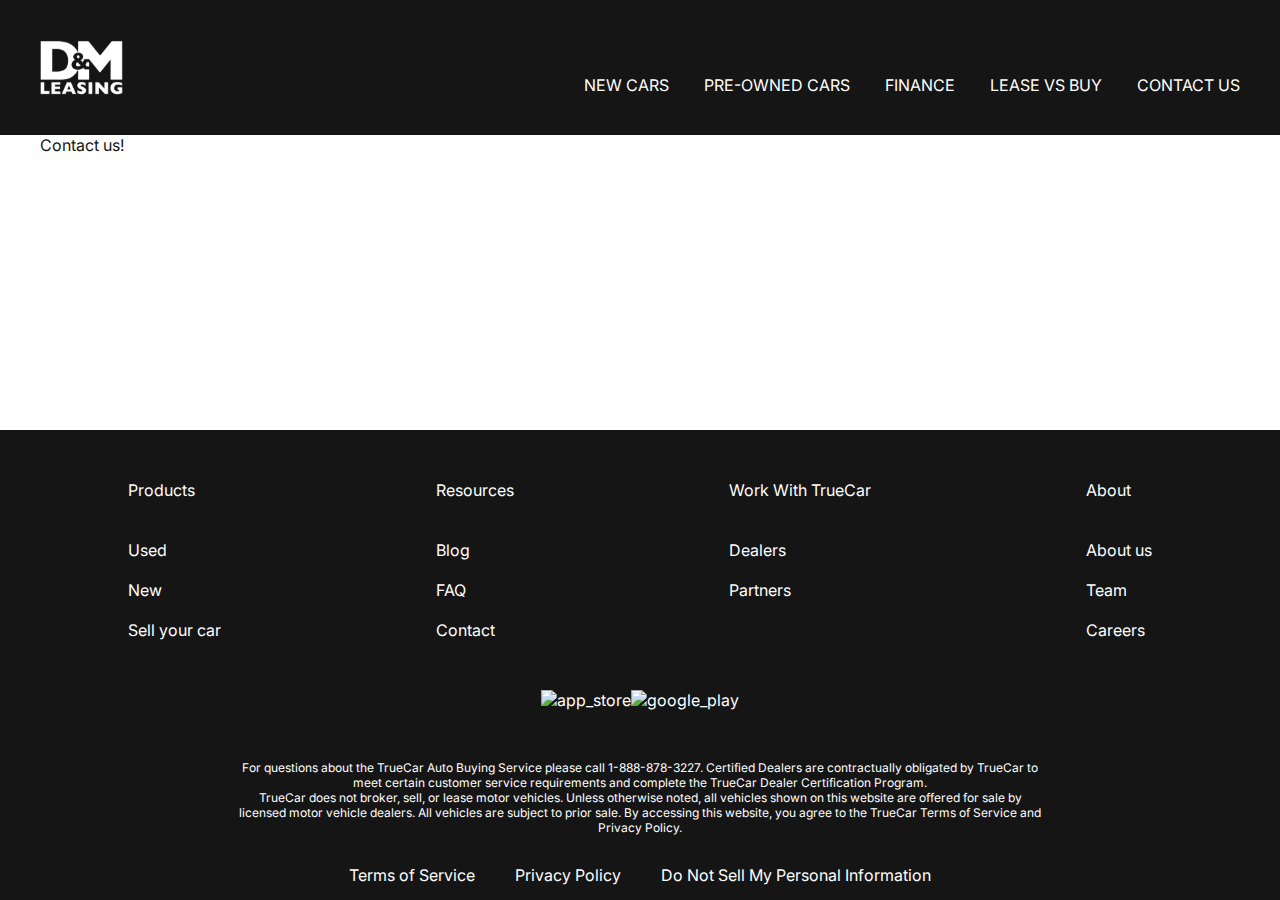
==== pages/contact-us-page.html @ b83125fb "added new-cars-page" ====
<!DOCTYPE html>
<html lang="en">
  <head>
    <meta charset="UTF-8" />
    <meta name="viewport" content="width=device-width, initial-scale=1.0" />
    <link rel="stylesheet" />
    <link rel="stylesheet" href="/css/main.css" />
    <title>Lease-Cars</title>
  </head>
  <body>
    <div class="wrapper">
      <header class="header">
        <div class="header__top">
          <div class="container">
            <div class="header__row">
              <a href="../index.html" class="header__logo">
                <img src="../imgs/header/logo.svg" alt="logo" />
              </a>
              <nav class="menu">
                <ul class="menu__list">
                  <li class="menu__list-item">
                    <a href="./new-cars-page.html">NEW CARS</a>
                  </li>
                  <li class="menu__list-item">
                    <a href="#">PRE-OWNED CARS</a>
                  </li>
                  <li class="menu__list-item"><a href="#">FINANCE</a></li>
                  <li class="menu__list-item">
                    <a href="#">LEASE VS BUY</a>
                  </li>
                  <li class="menu__list-item"><a href="#">CONTACT US</a></li>
                </ul>
              </nav>
            </div>
          </div>
        </div>
      </header>
      <main class="main">
        <section class="contacts">
          <div class="container">Contact us!</div>
        </section>
      </main>
      <footer class="footer">
        <div class="container">
          <nav class="footer__menu">
            <ul class="footer__menu-list">
              <h2 class="footer__menu-title"><a href="#">Products</a></h2>
              <li class="footer__menu-item"><a href="#">Used</a></li>
              <li class="footer__menu-item"><a href="#">New</a></li>
              <li class="footer__menu-item"><a href="#">Sell your car</a></li>
            </ul>
            <ul class="footer__menu-list">
              <h2 class="footer__menu-title"><a href="#">Resources</a></h2>
              <li class="footer__menu-item"><a href="#">Blog</a></li>
              <li class="footer__menu-item"><a href="#">FAQ</a></li>
              <li class="footer__menu-item"><a href="#">Contact</a></li>
            </ul>
            <ul class="footer__menu-list">
              <h2 class="footer__menu-title">
                <a href="#">Work With TrueCar</a>
              </h2>
              <li class="footer__menu-item"><a href="#">Dealers</a></li>
              <li class="footer__menu-item"><a href="#">Partners</a></li>
            </ul>
            <ul class="footer__menu-list">
              <h2 class="footer__menu-title"><a href="#">About</a></h2>
              <li class="footer__menu-item"><a href="#">About us</a></li>
              <li class="footer__menu-item"><a href="#">Team</a></li>
              <li class="footer__menu-item"><a href="#">Careers</a></li>
            </ul>
          </nav>
          <div class="footer__apps">
            <a href="#">
              <img src="./imgs/footer/app_store.svg" alt="app_store"
            /></a>
            <a href="#"
              ><img src="./imgs/footer/google_play.svg" alt="google_play"
            /></a>
          </div>
          <div class="footer__text">
            <p>
              For questions about the TrueCar Auto Buying Service please call
              1-888-878-3227. Certified Dealers are contractually obligated by
              TrueCar to meet certain customer service requirements and complete
              the TrueCar Dealer Certification Program.
            </p>
            <p>
              TrueCar does not broker, sell, or lease motor vehicles. Unless
              otherwise noted, all vehicles shown on this website are offered
              for sale by licensed motor vehicle dealers. All vehicles are
              subject to prior sale. By accessing this website, you agree to the
              TrueCar Terms of Service and Privacy Policy.
            </p>
          </div>
          <div class="footer__privacy">
            <ul class="footer__privacy-list">
              <li class="footer__privacy-item">Terms of Service</li>
              <li class="footer__privacy-item">Privacy Policy</li>
              <li class="footer__privacy-item">
                Do Not Sell My Personal Information
              </li>
            </ul>
          </div>
        </div>
      </footer>
      <div id="youtubelightbox" class="youtubelightbox">
        <div class="youtubelightbox__centeredchild">
          <div class="youtubelightbox__videowrapper">
            <div id="youtubelightboxPlayer"></div>
          </div>
        </div>
      </div>
    </div>
    <script src="./js/main.js"></script>
  </body>
</html>
---- css/main.css ----
/* Reset and base styles  */
@import url("https://fonts.googleapis.com/css2?family=Inter:wght@400;700&display=swap");
* {
  padding: 0px;
  margin: 0px;
  border: none;
}

*,
*::before,
*::after {
  box-sizing: border-box;
}

/* Links */
a,
a:link,
a:visited {
  text-decoration: none;
}

a:hover {
  text-decoration: none;
}

/* Common */
aside,
nav,
footer,
header,
section,
main {
  display: block;
}

h1,
h2,
h3,
h4,
h5,
h6,
p {
  font-size: inherit;
  font-weight: inherit;
}

ul,
ul li {
  list-style: none;
}

img {
  vertical-align: top;
}

img,
svg {
  max-width: 100%;
  height: auto;
}

address {
  font-style: normal;
}

/* Form */
input,
textarea,
button,
select {
  font-family: inherit;
  font-size: inherit;
  color: inherit;
  background-color: transparent;
}

input::-ms-clear {
  display: none;
}

button,
input[type=submit] {
  display: inline-block;
  box-shadow: none;
  background-color: transparent;
  background: none;
  cursor: pointer;
}

input:focus,
input:active,
button:focus,
button:active {
  outline: none;
}

button::-moz-focus-inner {
  padding: 0;
  border: 0;
}

label {
  cursor: pointer;
}

legend {
  display: block;
}

body {
  font-family: "Inter", sans-serif;
  background-color: #ffffff;
  color: #151515;
  font-size: 16px;
  font-weight: 400;
}

html,
body {
  height: 100%;
}

a {
  color: #ffffff;
  transition: filter 0.2s ease-in;
}
a:hover {
  filter: saturate(1.5);
}

.wrapper {
  min-height: 100%;
  display: flex;
  flex-direction: column;
}

.container {
  margin: 0 auto;
  padding: 0px 15px;
  max-width: 1230px;
}

.none {
  display: none !important;
}

.btn__lease-cars {
  position: relative;
  display: inline-block;
  font-size: 16px;
  max-width: 430px;
  padding: 13px 61px;
  transition: background-color 0.2s ease-in;
  text-transform: uppercase;
  background-color: #151515;
}
.btn__lease-cars:hover,
.btn__lease-cars :focus {
  background-color: #0066ff;
}
.btn__lease-cars:active {
  top: 1px;
  filter: saturate(1.5);
}
.btn__lease-cars--accent {
  font-size: 36px;
}
.btn__lease-cars--small {
  max-width: 223px;
}

.title {
  font-size: 48px;
  font-weight: 700;
}
.title--h3 {
  font-size: 24px;
}

.header {
  position: relative;
  background-color: #151515;
}
.header--main {
  padding-bottom: 150px;
  background-color: transparent;
}
.header--main .header__top {
  position: absolute;
  z-index: 9;
  right: 0;
  left: 0;
  padding: 40px 0px 152px 0px;
}
.header--main .header__main {
  position: absolute;
  z-index: 8;
  left: 0;
  right: 0;
  padding-top: 247px;
}

.header__top {
  padding: 40px 0px;
}

.header__row {
  display: flex;
  justify-content: space-between;
  align-items: flex-end;
}

.header__main {
  padding-top: 247px;
  text-align: center;
}

.header__title {
  font-size: 96px;
  font-weight: 700;
  color: #ffffff;
  padding-bottom: 50px;
}

.menu__list {
  display: flex;
  gap: 35px;
}

.footer {
  padding: 50px 0px 15px 0px;
  background-color: #151515;
  color: #ffffff;
}

.footer__menu {
  display: flex;
  justify-content: space-around;
  gap: 40px;
  margin-bottom: 50px;
}

.footer__menu-list {
  max-width: 225px;
  display: flex;
  flex-direction: column;
  gap: 20px;
}

.footer__menu-title {
  margin-bottom: 20px;
}

.footer__apps {
  display: flex;
  justify-content: center;
  align-items: center;
  margin-bottom: 50px;
}

.footer__text {
  display: flex;
  flex-direction: column;
  justify-content: center;
  align-items: center;
  margin-bottom: 30px;
}
.footer__text p {
  font-size: 12px;
  text-align: center;
  max-width: 806px;
}

.footer__privacy-list {
  display: flex;
  justify-content: center;
  align-items: center;
  gap: 40px;
}

.main {
  flex-grow: 1;
}

.swiper::after {
  content: "";
  background: rgba(21, 21, 21, 0.3);
  position: absolute;
  z-index: 5;
  left: 0;
  right: 0;
  top: 0;
  bottom: 0;
}

.swiper-slide {
  height: 100vh;
  background-repeat: no-repeat;
  background-size: cover;
  background-position: bottom center;
}

.swiper-pagination-bullet {
  width: 120px;
  height: 3px;
  background-color: #151515;
  border-radius: 0;
  opacity: 1;
}

.swiper-pagination-horizontal .swiper-pagination-bullets .swiper-pagination-bullet {
  margin: 0 15px;
}

.swiper-horizontal .swiper-pagination-bullets,
.swiper-horizontal .swiper-pagination-bullets.swiper-pagination-horizontal {
  bottom: 50px;
}

.swiper-pagination-bullet-active {
  height: 6px;
  background-color: #ffffff;
}

.benefits {
  padding-bottom: 150px;
}

.benefits__title {
  text-align: center;
  margin-bottom: 50px;
}

.benefits__row {
  display: flex;
  justify-content: center;
  gap: 40px;
}

.benefits__item {
  display: flex;
  flex-direction: column;
  align-items: center;
  max-width: 270px;
}

.benefits__item-image {
  width: 150px;
  height: 150px;
  margin-bottom: 30px;
}

.benefits__item-title {
  font-size: 24px;
  font-weight: 700;
  margin-bottom: 30px;
}

.benefits__item-text {
  line-height: 130%;
}

.leasing {
  padding-bottom: 150px;
}

.leasing__wrapper {
  max-width: 594px;
  margin: 0 auto;
}

.leasing__title {
  text-align: center;
  margin-bottom: 50px;
}

.leasing__text {
  line-height: 130%;
  margin-bottom: 50px;
}

.lasing__rules-title {
  font-size: 24px;
  font-weight: 700;
  margin-bottom: 50px;
}

.leasing__content {
  display: flex;
  flex-direction: column;
  justify-content: center;
  align-items: center;
  gap: 40px;
  margin-bottom: 70px;
}

.leasing__rule {
  display: flex;
  justify-content: center;
  align-items: center;
  gap: 140px;
}

.leasing__rule-number {
  display: flex;
  justify-content: center;
  align-items: center;
  max-width: 100px;
  width: 100%;
  height: 100px;
  border-radius: 50%;
  font-size: 48px;
  font-weight: 700;
  background-color: #0066ff;
  color: #ffffff;
}

.leasing__rule-text {
  line-height: 130%;
}

.video {
  display: flex;
  justify-content: center;
  align-items: center;
  padding-bottom: 150px;
}

.video__title {
  text-align: center;
  margin-bottom: 20px;
}
.video__title--h3 {
  font-size: 24px;
  font-weight: 700;
  margin-bottom: 50px;
}

.video__link {
  max-width: 1000px;
  width: 100%;
  position: relative;
  display: block;
  text-align: center;
}
.video__link::before {
  content: "";
  position: absolute;
  left: 0px;
  top: 0px;
  width: 100%;
  height: 100%;
  background: rgba(36, 43, 51, 0.5);
  transition: background-color 0.2s ease-in;
}
.video__link:hover::before {
  background: rgba(36, 43, 51, 0.2);
}

.video__icon {
  position: absolute;
  left: 50%;
  top: 50%;
  transform: translate(-50%, -50%);
  transition: all 0.2s ease-in;
}
.video__icon:hover {
  transform: translate(-50%, -50%) scale(1.2);
  filter: saturate(1.5);
}

.significance {
  display: flex;
  justify-content: center;
  align-items: center;
  padding-bottom: 150px;
}

.significance__title {
  text-align: center;
  margin-bottom: 20px;
}

.significance__text {
  margin: 0 auto;
  max-width: 580px;
  margin-bottom: 50px;
}

.significance__row {
  display: flex;
  gap: 40px;
}

.significance__item {
  display: flex;
  flex-direction: column;
}

.significance__item-img {
  max-width: 270px;
  max-height: 150px;
  margin-bottom: 20px;
}

.significance__item-text {
  line-height: 130%;
}

.car-card {
  max-width: 270px;
  border: 1px solid #0066ff;
}

.car-card__img {
  margin-bottom: 20px;
  max-height: 170px;
}

.car-card__title {
  margin-bottom: 20px;
}

.car-card__text {
  line-height: 130%;
  margin-bottom: 20px;
}

.car-card__price {
  font-size: 24px;
  font-weight: 700;
  margin-bottom: 22px;
}

.car-card__details {
  position: relative;
  display: inline-block;
  text-align: center;
  color: #0066ff;
  width: 100%;
  border-top: 1px solid #0066ff;
  transition: all 0.2s ease-in;
}
.car-card__details:hover,
.car-card__details :focus {
  background-color: #0066ff;
  color: #ffffff;
}
.car-card__details:active {
  top: 1px;
  filter: saturate(1.5);
}

.cars {
  padding-top: 100px;
  padding-bottom: 150px;
  text-align: center;
}

.cars__title {
  text-align: center;
  margin-bottom: 50px;
}

.cars__list {
  display: flex;
  justify-content: center;
  align-items: center;
  font-size: 24px;
  font-weight: 700;
  gap: 80px;
  margin-bottom: 100px;
}

.cars__list-link {
  color: #151515;
}

.cars__content {
  display: grid;
  grid-template-columns: repeat(4, 1fr);
  gap: 100px 40px;
  margin-bottom: 70px;
}/*# sourceMappingURL=main.css.map */
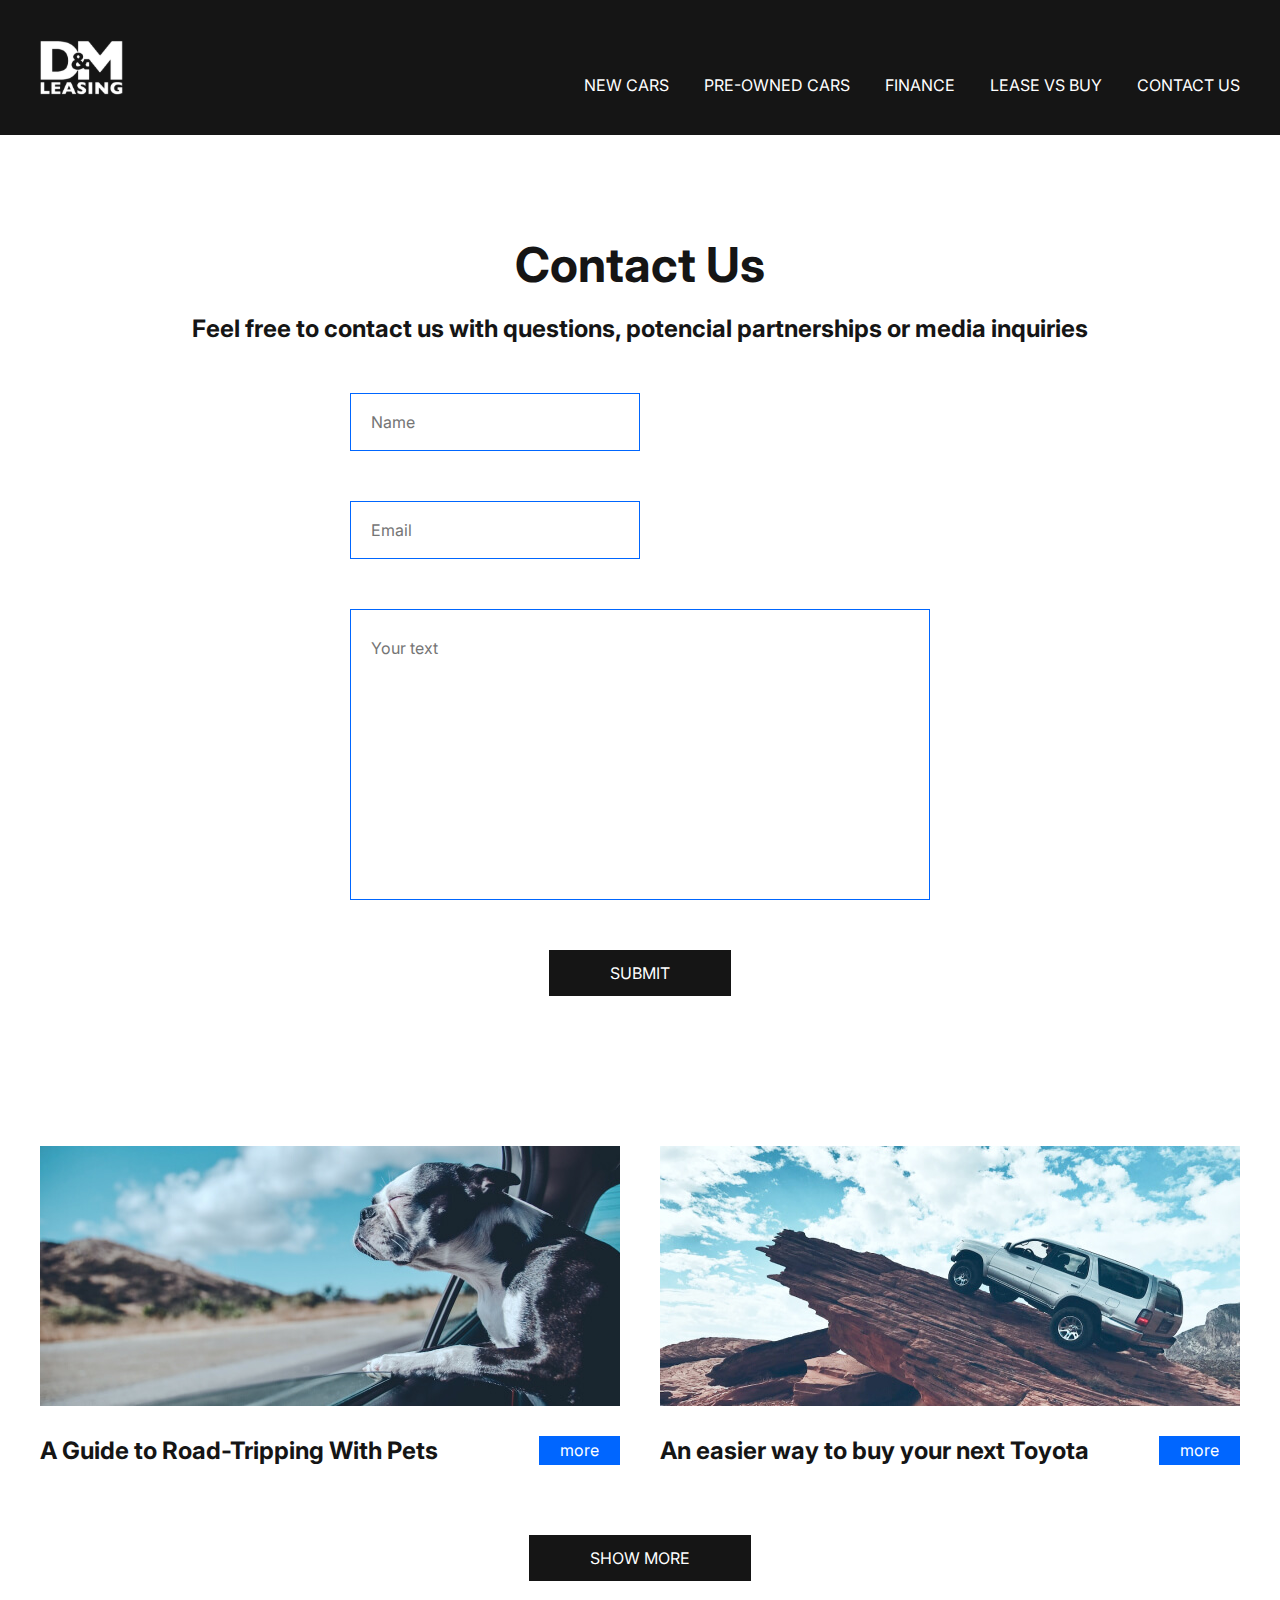
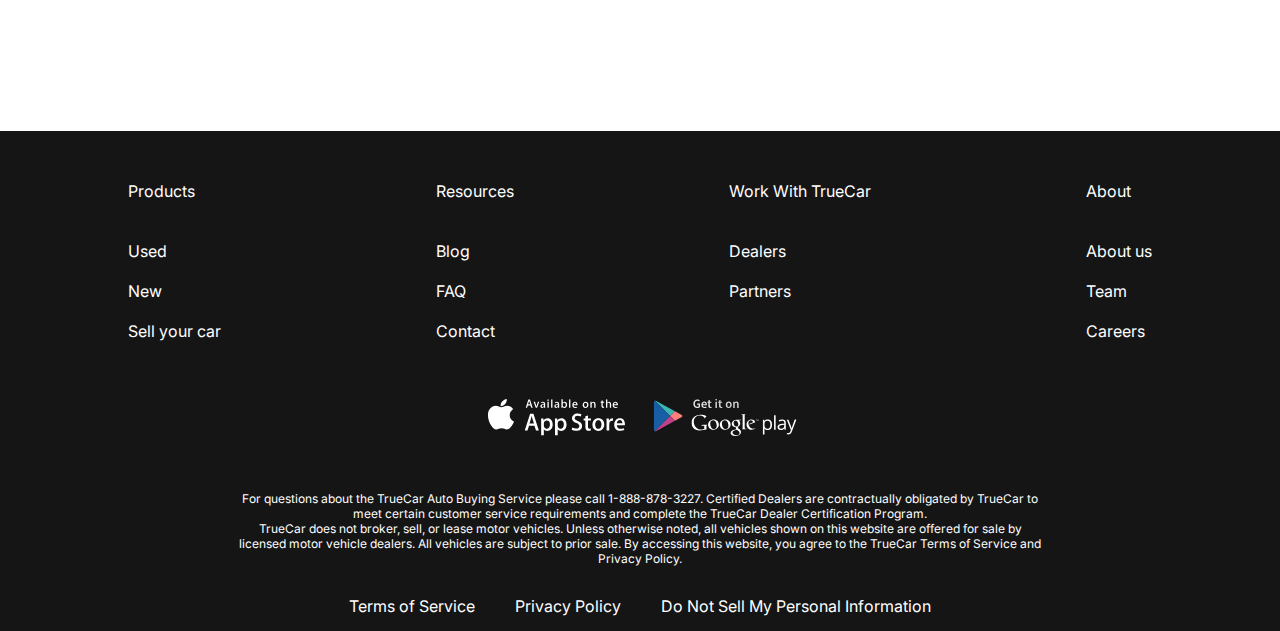
==== commit f46a8e95: "added contact-us-page" ====
--- a/pages/contact-us-page.html
+++ b/pages/contact-us-page.html
@@ -37,7 +37,72 @@
       </header>
       <main class="main">
         <section class="contacts">
-          <div class="container">Contact us!</div>
+          <div class="container">
+            <h2 class="title contacts__title">Contact Us</h2>
+            <p class="contacts__text">
+              Feel free to contact us with questions, potencial partnerships or
+              media inquiries
+            </p>
+
+            <form class="contacts__form" acction="#">
+              <input
+                type="text"
+                class="contacts__form-input"
+                placeholder="Name"
+              />
+              <input
+                type="email"
+                class="contacts__form-input"
+                placeholder="Email"
+              />
+              <textarea
+                placeholder="Your text"
+                class="contacts__form-textarea"
+                resize="none"
+              ></textarea>
+              <button
+                class="btn__lease-cars btn__lease-cars--small contacts__form-btn"
+              >
+                submit
+              </button>
+            </form>
+          </div>
+        </section>
+        <section class="news">
+          <div class="container">
+            <h2 class="visually-hidden">Our news</h2>
+            <div class="news__content">
+              <div class="news-card">
+                <img
+                  src="../imgs/main/news/img2.jpg"
+                  alt="news-card__img"
+                  class="news-card__img"
+                />
+                <div class="news-card__row">
+                  <h3 class="title title--h3 new-card__title">
+                    A Guide to Road-Tripping With Pets
+                  </h3>
+                  <a class="bews-card__btn" href="#!">more</a>
+                </div>
+              </div>
+              <div class="news-card">
+                <img
+                  src="../imgs/main/news/img1.jpg"
+                  alt="news-card__img"
+                  class="news-card__img"
+                />
+                <div class="news-card__row">
+                  <h3 class="title title--h3 new-card__title">
+                    An easier way to buy your next Toyota
+                  </h3>
+                  <a class="bews-card__btn" href="#!">more</a>
+                </div>
+              </div>
+            </div>
+            <a class="btn__lease-cars btn__lease-cars--small" href="#!"
+              >show more</a
+            >
+          </div>
         </section>
       </main>
       <footer class="footer">
@@ -71,10 +136,10 @@
           </nav>
           <div class="footer__apps">
             <a href="#">
-              <img src="./imgs/footer/app_store.svg" alt="app_store"
+              <img src="../imgs/footer/app_store.svg" alt="app_store"
             /></a>
             <a href="#"
-              ><img src="./imgs/footer/google_play.svg" alt="google_play"
+              ><img src="../imgs/footer/google_play.svg" alt="google_play"
             /></a>
           </div>
           <div class="footer__text">
--- a/css/main.css
+++ b/css/main.css
@@ -177,6 +177,17 @@
   font-size: 24px;
 }
 
+.visually-hidden {
+  position: absolute;
+  width: 1px;
+  height: 1px;
+  margin: -1px;
+  padding: 0;
+  overflow: hidden;
+  border: 0;
+  clip: rect(0 0 0 0);
+}
+
 .header {
   position: relative;
   background-color: #151515;
@@ -190,7 +201,6 @@
   z-index: 9;
   right: 0;
   left: 0;
-  padding: 40px 0px 152px 0px;
 }
 .header--main .header__main {
   position: absolute;
@@ -211,7 +221,6 @@
 }
 
 .header__main {
-  padding-top: 247px;
   text-align: center;
 }
 
@@ -581,4 +590,92 @@
   grid-template-columns: repeat(4, 1fr);
   gap: 100px 40px;
   margin-bottom: 70px;
+}
+
+.contacts {
+  padding-top: 100px;
+  padding-bottom: 150px;
+}
+
+.contacts__title {
+  text-align: center;
+  margin-bottom: 20px;
+}
+
+.contacts__text {
+  text-align: center;
+  margin-bottom: 50px;
+  font-size: 24px;
+  font-weight: 700;
+}
+
+.contacts__form {
+  display: flex;
+  justify-content: space-between;
+  flex-wrap: wrap;
+  gap: 50px 40px;
+  margin: 0 auto;
+  max-width: 580px;
+}
+
+.contacts__form-input {
+  padding: 18px 20px;
+  border: 1px solid #0066ff;
+}
+
+.contacts__form-textarea {
+  resize: none;
+  padding: 28px 20px;
+  min-height: 291px;
+  width: 100%;
+  border: 1px solid #0066ff;
+}
+
+.contacts__form-btn {
+  text-transform: uppercase;
+  margin: 0 auto;
+  color: #ffffff;
+}
+
+.news-card {
+  max-width: 580px;
+}
+
+.news-card__img {
+  margin-bottom: 30px;
+}
+
+.news-card__row {
+  display: flex;
+  justify-content: space-between;
+}
+
+.new-card__title {
+  max-width: 446px;
+}
+
+.bews-card__btn {
+  position: relative;
+  padding: 4px 21px;
+  transition: background-color 0.2s ease-in;
+  background-color: #0066ff;
+}
+.bews-card__btn:hover,
+.bews-card__btn :focus {
+  filter: saturate(1.5);
+}
+.bews-card__btn:active {
+  top: 1px;
+}
+
+.news {
+  padding-bottom: 150px;
+  text-align: center;
+}
+
+.news__content {
+  display: grid;
+  grid-template-columns: repeat(2, 1fr);
+  gap: 40px;
+  padding-bottom: 70px;
 }/*# sourceMappingURL=main.css.map */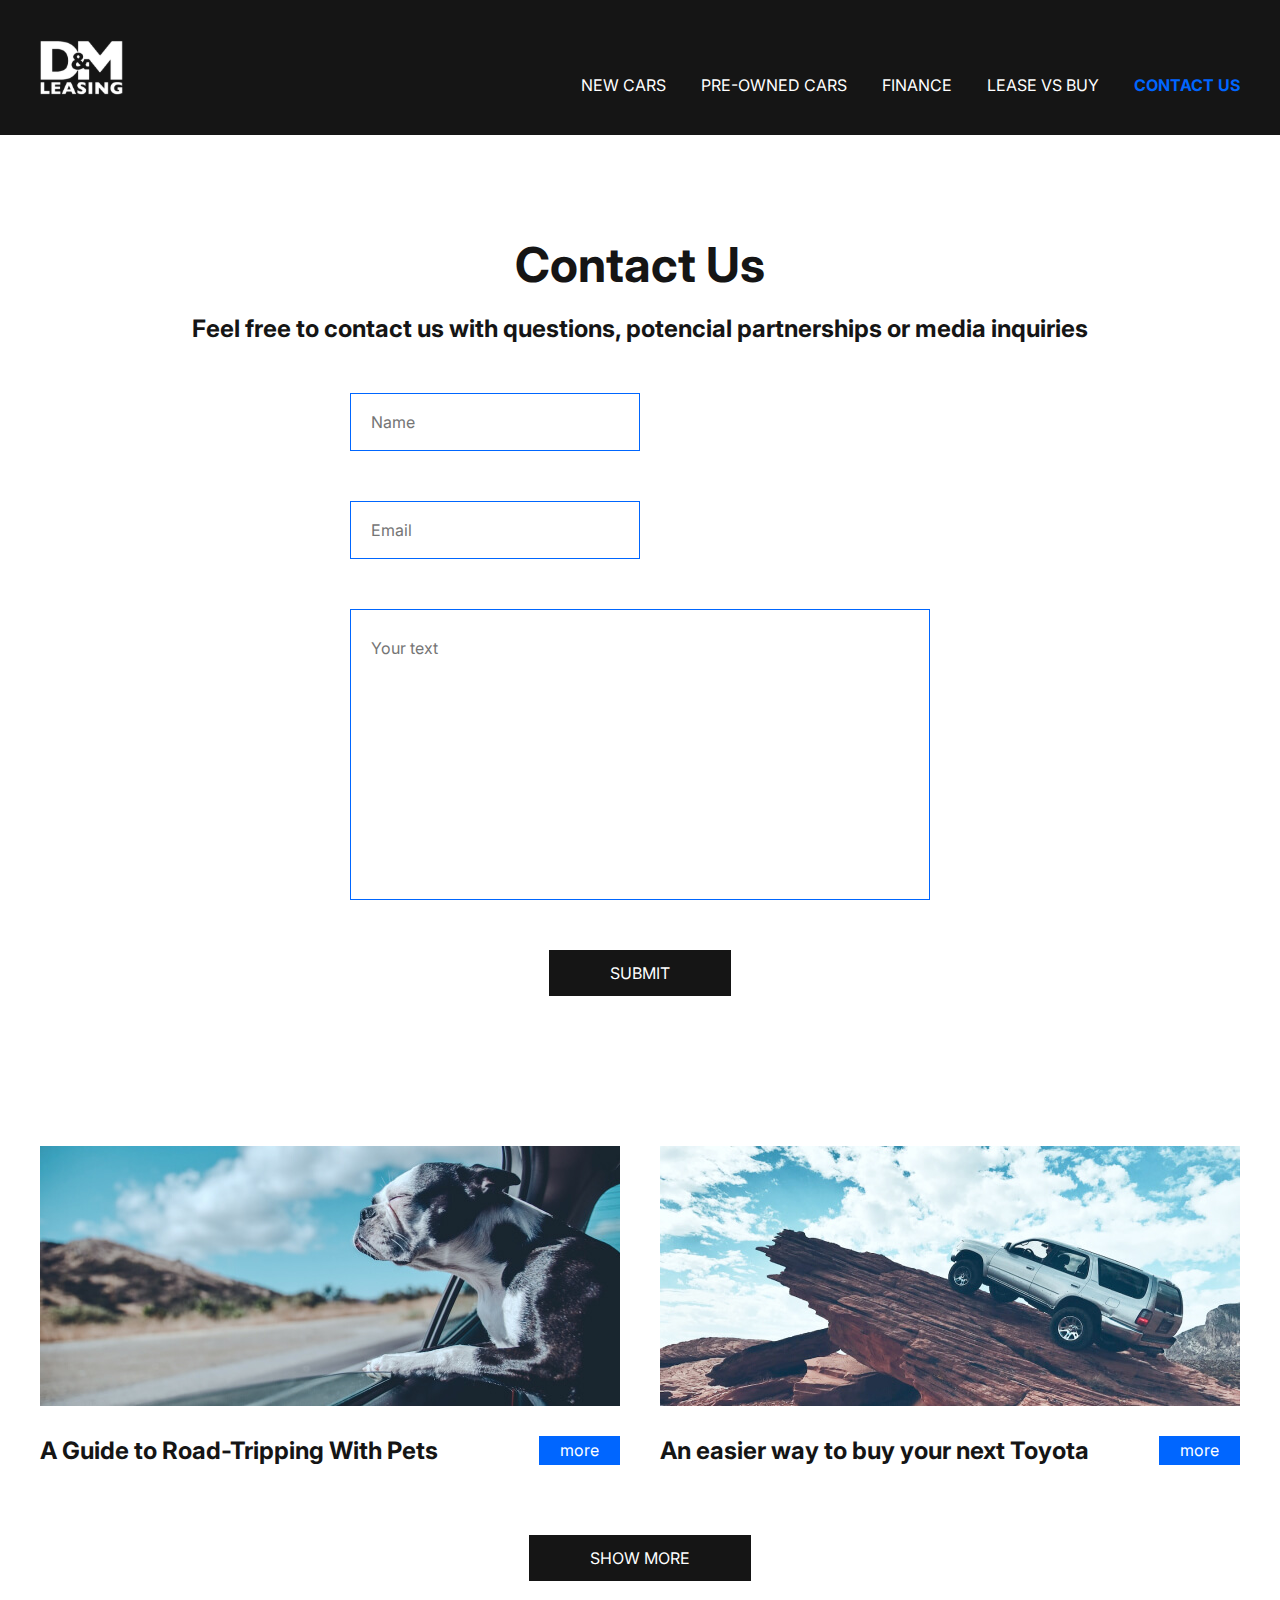
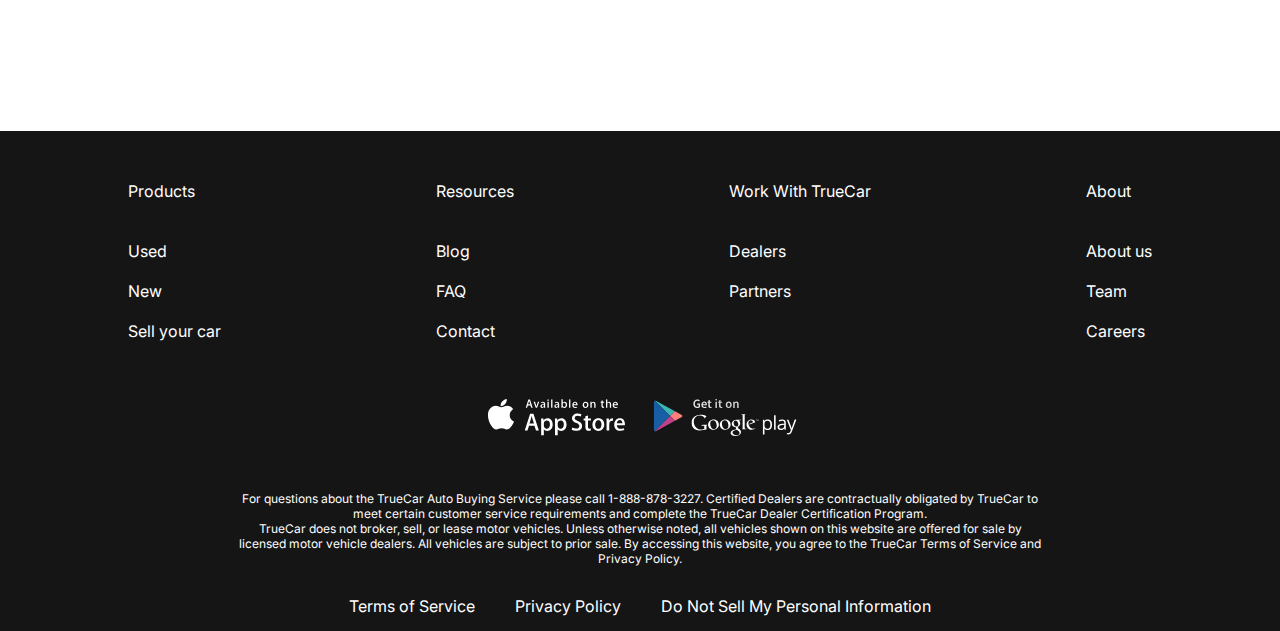
==== commit e4241fee: "added js-scripts" ====
--- a/pages/contact-us-page.html
+++ b/pages/contact-us-page.html
@@ -28,7 +28,9 @@
                   <li class="menu__list-item">
                     <a href="#">LEASE VS BUY</a>
                   </li>
-                  <li class="menu__list-item"><a href="#">CONTACT US</a></li>
+                  <li class="menu__list-item menu__list-item--active">
+                    <a href="#">CONTACT US</a>
+                  </li>
                 </ul>
               </nav>
             </div>
@@ -109,29 +111,33 @@
         <div class="container">
           <nav class="footer__menu">
             <ul class="footer__menu-list">
-              <h2 class="footer__menu-title"><a href="#">Products</a></h2>
-              <li class="footer__menu-item"><a href="#">Used</a></li>
-              <li class="footer__menu-item"><a href="#">New</a></li>
-              <li class="footer__menu-item"><a href="#">Sell your car</a></li>
+              <h2 class="footer__menu-title"><a href="#!">Products</a></h2>
+              <li class="footer__menu-item"><a href="#!">Used</a></li>
+              <li class="footer__menu-item"><a href="#!">New</a></li>
+              <li class="footer__menu-item"><a href="#!">Sell your car</a></li>
             </ul>
             <ul class="footer__menu-list">
-              <h2 class="footer__menu-title"><a href="#">Resources</a></h2>
-              <li class="footer__menu-item"><a href="#">Blog</a></li>
-              <li class="footer__menu-item"><a href="#">FAQ</a></li>
+              <h2 class="footer__menu-title"><a href="#!">Resources</a></h2>
+              <li class="footer__menu-item"><a href="#!">Blog</a></li>
+              <li class="footer__menu-item"><a href="#!">FAQ</a></li>
               <li class="footer__menu-item"><a href="#">Contact</a></li>
             </ul>
             <ul class="footer__menu-list">
               <h2 class="footer__menu-title">
                 <a href="#">Work With TrueCar</a>
               </h2>
-              <li class="footer__menu-item"><a href="#">Dealers</a></li>
-              <li class="footer__menu-item"><a href="#">Partners</a></li>
+              <li class="footer__menu-item"><a href="#!">Dealers</a></li>
+              <li class="footer__menu-item"><a href="#!">Partners</a></li>
             </ul>
             <ul class="footer__menu-list">
-              <h2 class="footer__menu-title"><a href="#">About</a></h2>
-              <li class="footer__menu-item"><a href="#">About us</a></li>
-              <li class="footer__menu-item"><a href="#">Team</a></li>
-              <li class="footer__menu-item"><a href="#">Careers</a></li>
+              <h2 class="footer__menu-title">
+                <a href="../index.html">About</a>
+              </h2>
+              <li class="footer__menu-item">
+                <a href="../index.html">About us</a>
+              </li>
+              <li class="footer__menu-item"><a href="#!">Team</a></li>
+              <li class="footer__menu-item"><a href="#!">Careers</a></li>
             </ul>
           </nav>
           <div class="footer__apps">
@@ -176,6 +182,6 @@
         </div>
       </div>
     </div>
-    <script src="./js/main.js"></script>
+    <script src="/js/main.js"></script>
   </body>
 </html>
--- a/css/main.css
+++ b/css/main.css
@@ -236,6 +236,11 @@
   gap: 35px;
 }
 
+.menu__list-item--active a {
+  font-weight: 700;
+  color: #0066ff;
+}
+
 .footer {
   padding: 50px 0px 15px 0px;
   background-color: #151515;
@@ -581,11 +586,19 @@
   margin-bottom: 100px;
 }
 
-.cars__list-link {
+.cars__list-btn {
+  font-size: 24px;
+  font-weight: 700;
   color: #151515;
 }
-
-.cars__content {
+.cars__list-btn--active {
+  color: #0066ff;
+}
+
+.cars__content-item {
+  display: none;
+}
+.cars__content-item--active {
   display: grid;
   grid-template-columns: repeat(4, 1fr);
   gap: 100px 40px;
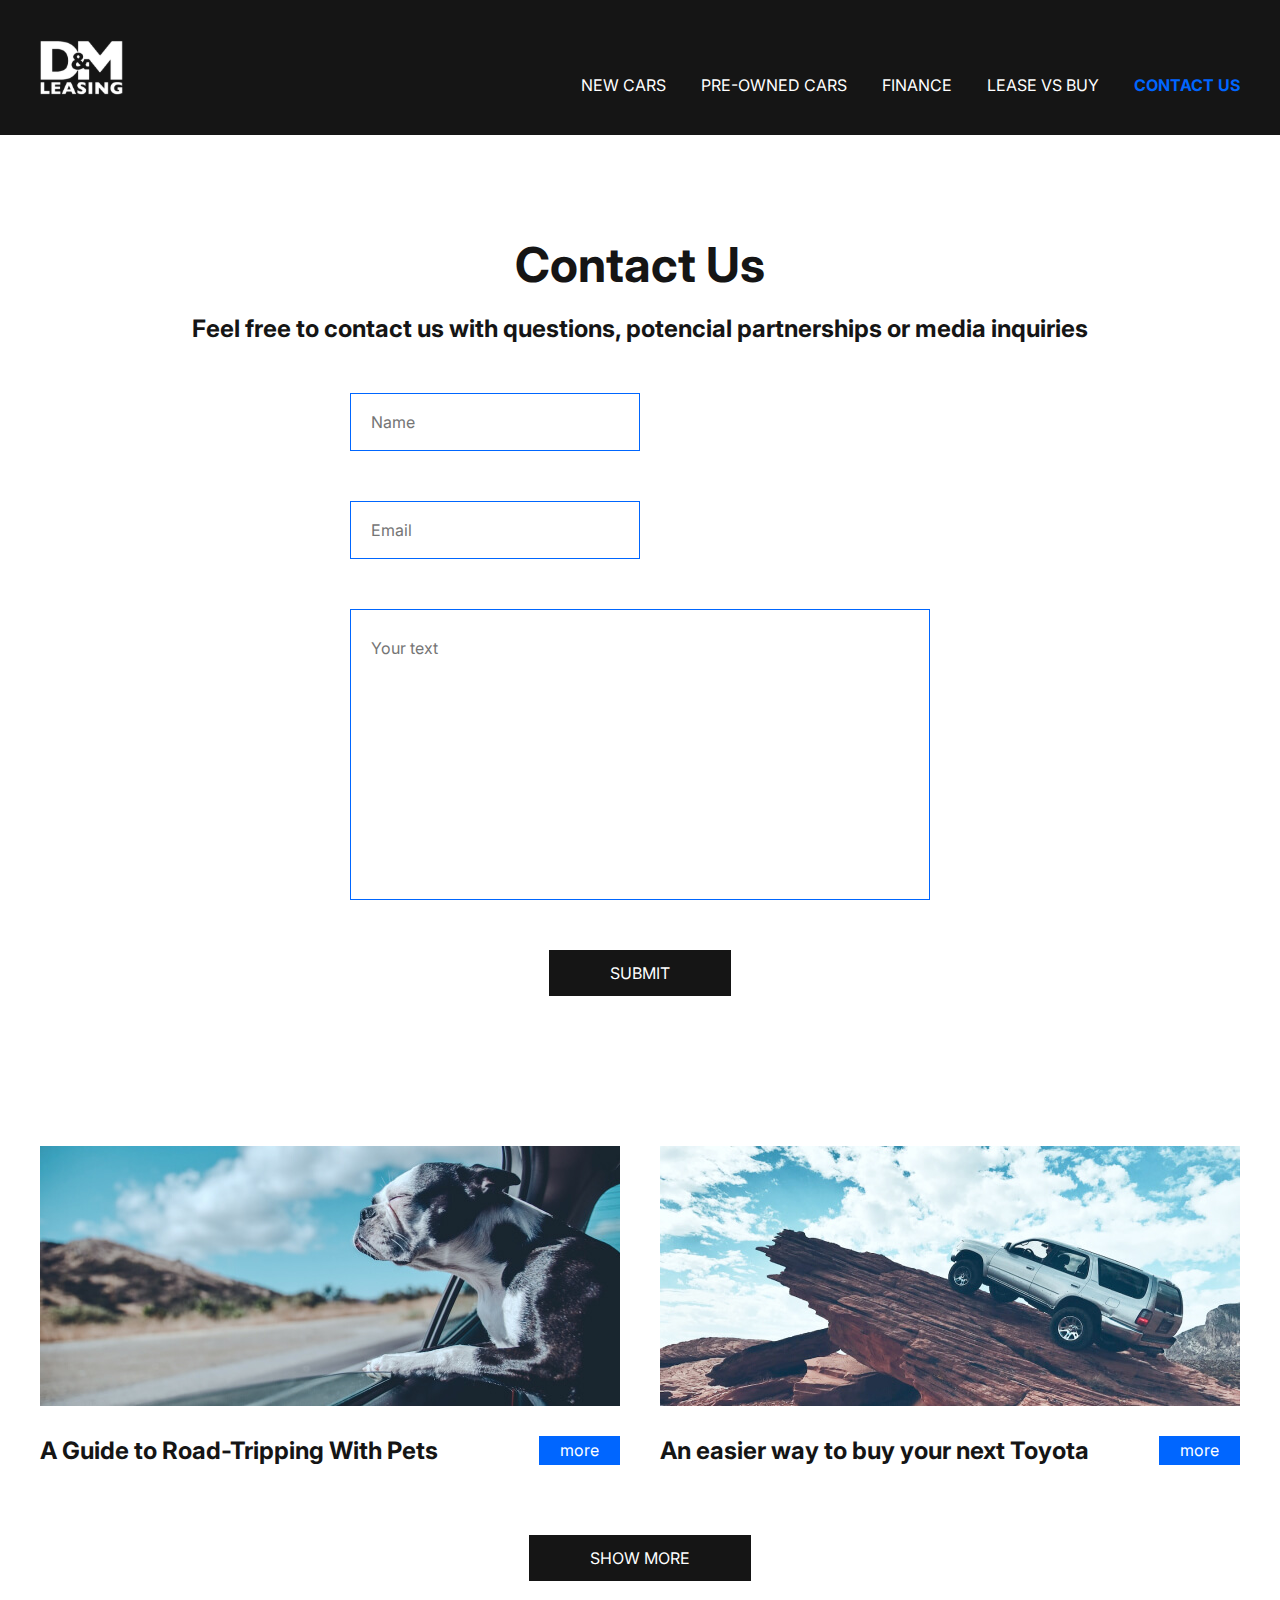
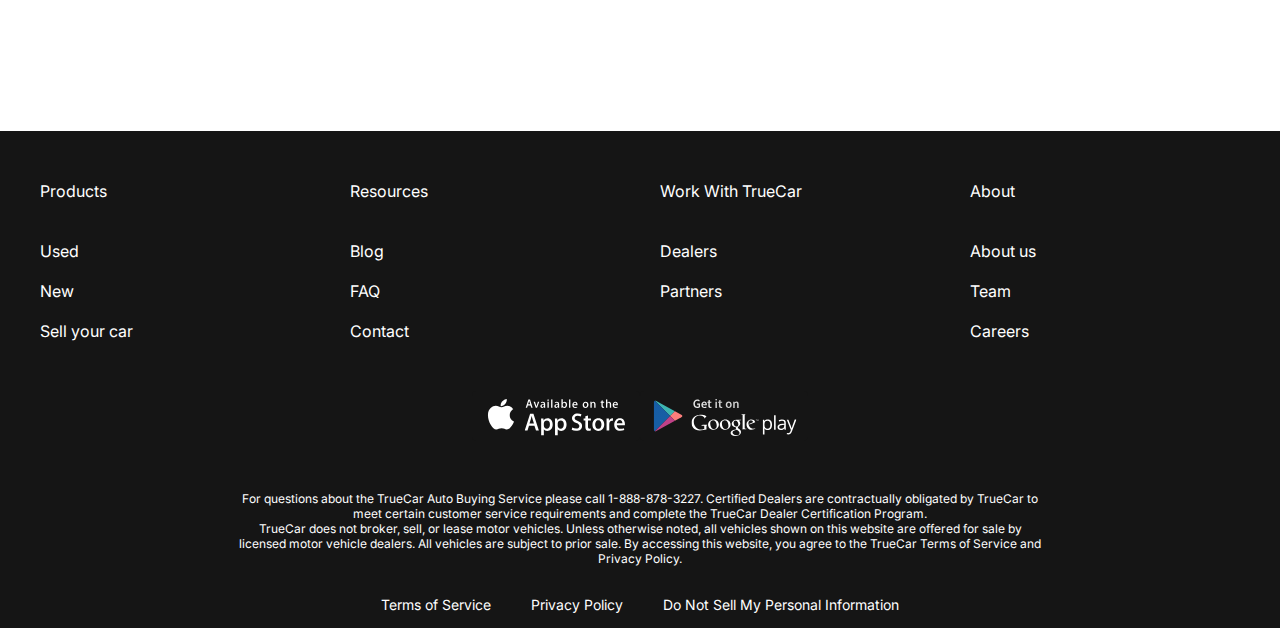
==== commit 8b00aeda: "added contact-us-page-mobile-version" ====
--- a/pages/contact-us-page.html
+++ b/pages/contact-us-page.html
@@ -32,6 +32,11 @@
                     <a href="#">CONTACT US</a>
                   </li>
                 </ul>
+                <button class="nav__toggle">
+                  <div class="menu-icon-wrapper">
+                    <div class="menu-icon"></div>
+                  </div>
+                </button>
               </nav>
             </div>
           </div>
--- a/css/main.css
+++ b/css/main.css
@@ -165,16 +165,56 @@
 .btn__lease-cars--accent {
   font-size: 36px;
 }
+@media screen and (max-width: 904px) {
+  .btn__lease-cars--accent {
+    font-size: 32px;
+  }
+}
+@media screen and (max-width: 425px) {
+  .btn__lease-cars--accent {
+    font-size: 28px;
+  }
+}
 .btn__lease-cars--small {
   max-width: 223px;
 }
+@media screen and (max-width: 904px) {
+  .btn__lease-cars {
+    padding: 13px 48px;
+  }
+}
 
 .title {
+  font-weight: 700;
   font-size: 48px;
-  font-weight: 700;
+}
+@media screen and (max-width: 904px) {
+  .title {
+    font-size: 42px;
+  }
+}
+@media screen and (max-width: 425px) {
+  .title {
+    font-size: 38px;
+  }
+}
+@media screen and (max-width: 375px) {
+  .title {
+    font-size: 34px;
+  }
+}
+@media screen and (max-width: 320px) {
+  .title {
+    font-size: 30px;
+  }
 }
 .title--h3 {
   font-size: 24px;
+}
+@media screen and (max-width: 425px) {
+  .title--h3 {
+    font-size: 20px;
+  }
 }
 
 .visually-hidden {
@@ -188,6 +228,10 @@
   clip: rect(0 0 0 0);
 }
 
+.no-scroll {
+  overflow-y: hidden;
+}
+
 .header {
   position: relative;
   background-color: #151515;
@@ -195,6 +239,11 @@
 .header--main {
   padding-bottom: 150px;
   background-color: transparent;
+}
+@media screen and (max-width: 904px) {
+  .header--main {
+    padding-bottom: 75px;
+  }
 }
 .header--main .header__top {
   position: absolute;
@@ -219,6 +268,11 @@
   justify-content: space-between;
   align-items: flex-end;
 }
+@media screen and (max-width: 904px) {
+  .header__row {
+    align-items: center;
+  }
+}
 
 .header__main {
   text-align: center;
@@ -230,15 +284,62 @@
   color: #ffffff;
   padding-bottom: 50px;
 }
+@media screen and (max-width: 904px) {
+  .header__title {
+    font-size: 56px;
+  }
+}
+
+.menu--mobile {
+  position: fixed;
+  z-index: 9;
+  left: 0px;
+  top: 0px;
+  width: 100%;
+  height: 100%;
+  background: #151515;
+  display: flex;
+  flex-direction: column;
+  justify-content: flex-start;
+  text-align: center;
+  row-gap: 60px;
+  font-size: 22px;
+  opacity: 0.97;
+}
+.menu--mobile .menu__list {
+  padding-top: 120px;
+  display: flex;
+  flex-direction: column;
+  row-gap: 40px;
+}
+.menu--mobile .nav__toggle {
+  position: fixed;
+  top: 55px;
+  right: 13px;
+}
 
 .menu__list {
   display: flex;
   gap: 35px;
+}
+@media screen and (max-width: 904px) {
+  .menu__list {
+    display: none;
+  }
 }
 
 .menu__list-item--active a {
   font-weight: 700;
   color: #0066ff;
+}
+
+.nav__toggle {
+  display: none;
+}
+@media screen and (max-width: 904px) {
+  .nav__toggle {
+    display: block;
+  }
 }
 
 .footer {
@@ -248,11 +349,17 @@
 }
 
 .footer__menu {
-  display: flex;
-  justify-content: space-around;
+  display: grid;
+  grid-template-columns: repeat(4, 1fr);
   gap: 40px;
   margin-bottom: 50px;
 }
+@media screen and (max-width: 904px) {
+  .footer__menu {
+    display: grid;
+    grid-template-columns: repeat(auto-fit, minmax(290px, 1fr));
+  }
+}
 
 .footer__menu-list {
   max-width: 225px;
@@ -268,7 +375,6 @@
 .footer__apps {
   display: flex;
   justify-content: center;
-  align-items: center;
   margin-bottom: 50px;
 }
 
@@ -290,6 +396,11 @@
   justify-content: center;
   align-items: center;
   gap: 40px;
+}
+
+.footer__privacy-item {
+  text-align: center;
+  font-size: 14px;
 }
 
 .main {
@@ -321,7 +432,30 @@
   border-radius: 0;
   opacity: 1;
 }
-
+@media screen and (max-width: 904px) {
+  .swiper-pagination-bullet {
+    width: 100px;
+    height: 2px;
+  }
+}
+@media screen and (max-width: 470px) {
+  .swiper-pagination-bullet {
+    width: 80px;
+    height: 2px;
+  }
+}
+@media screen and (max-width: 425px) {
+  .swiper-pagination-bullet {
+    width: 70px;
+    height: 2px;
+  }
+}
+@media screen and (max-width: 375px) {
+  .swiper-pagination-bullet {
+    width: 60px;
+    height: 2px;
+  }
+}
 .swiper-pagination-horizontal .swiper-pagination-bullets .swiper-pagination-bullet {
   margin: 0 15px;
 }
@@ -335,10 +469,20 @@
   height: 6px;
   background-color: #ffffff;
 }
+@media screen and (max-width: 904px) {
+  .swiper-pagination-bullet-active {
+    height: 4px;
+  }
+}
 
 .benefits {
   padding-bottom: 150px;
 }
+@media screen and (max-width: 904px) {
+  .benefits {
+    padding-bottom: 75px;
+  }
+}
 
 .benefits__title {
   text-align: center;
@@ -346,9 +490,16 @@
 }
 
 .benefits__row {
-  display: flex;
-  justify-content: center;
+  display: grid;
+  grid-template-columns: repeat(4, 1fr);
   gap: 40px;
+}
+@media screen and (max-width: 904px) {
+  .benefits__row {
+    grid-template-columns: repeat(auto-fit, minmax(270px, 1fr));
+    place-items: center;
+    gap: 30px;
+  }
 }
 
 .benefits__item {
@@ -363,19 +514,33 @@
   height: 150px;
   margin-bottom: 30px;
 }
+@media screen and (max-width: 375px) {
+  .benefits__item-image {
+    width: 100px;
+    height: 100px;
+  }
+}
 
 .benefits__item-title {
-  font-size: 24px;
-  font-weight: 700;
   margin-bottom: 30px;
 }
 
 .benefits__item-text {
   line-height: 130%;
 }
+@media screen and (max-width: 425px) {
+  .benefits__item-text {
+    font-size: 14px;
+  }
+}
 
 .leasing {
   padding-bottom: 150px;
+}
+@media screen and (max-width: 904px) {
+  .leasing {
+    padding-bottom: 40px;
+  }
 }
 
 .leasing__wrapper {
@@ -391,6 +556,11 @@
 .leasing__text {
   line-height: 130%;
   margin-bottom: 50px;
+}
+@media screen and (max-width: 425px) {
+  .leasing__text {
+    font-size: 14px;
+  }
 }
 
 .lasing__rules-title {
@@ -413,6 +583,21 @@
   justify-content: center;
   align-items: center;
   gap: 140px;
+}
+@media screen and (max-width: 904px) {
+  .leasing__rule {
+    gap: 100px;
+  }
+}
+@media screen and (max-width: 425px) {
+  .leasing__rule {
+    gap: 40px;
+  }
+}
+@media screen and (max-width: 375px) {
+  .leasing__rule {
+    gap: 20px;
+  }
 }
 
 .leasing__rule-number {
@@ -428,9 +613,30 @@
   background-color: #0066ff;
   color: #ffffff;
 }
+@media screen and (max-width: 425px) {
+  .leasing__rule-number {
+    font-size: 32px;
+    max-width: 60px;
+    width: 100%;
+    height: 60px;
+  }
+}
+@media screen and (max-width: 300px) {
+  .leasing__rule-number {
+    font-size: 20px;
+    max-width: 40px;
+    width: 100%;
+    height: 40px;
+  }
+}
 
 .leasing__rule-text {
   line-height: 130%;
+}
+@media screen and (max-width: 425px) {
+  .leasing__rule-text {
+    font-size: 14px;
+  }
 }
 
 .video {
@@ -438,6 +644,11 @@
   justify-content: center;
   align-items: center;
   padding-bottom: 150px;
+}
+@media screen and (max-width: 904px) {
+  .video {
+    padding-bottom: 75px;
+  }
 }
 
 .video__title {
@@ -484,10 +695,12 @@
 }
 
 .significance {
-  display: flex;
-  justify-content: center;
-  align-items: center;
   padding-bottom: 150px;
+}
+@media screen and (max-width: 904px) {
+  .significance {
+    padding-bottom: 75px;
+  }
 }
 
 .significance__title {
@@ -500,11 +713,22 @@
   max-width: 580px;
   margin-bottom: 50px;
 }
+@media screen and (max-width: 425px) {
+  .significance__text {
+    font-size: 14px;
+  }
+}
 
 .significance__row {
-  display: flex;
+  display: grid;
+  grid-template-columns: repeat(4, 1fr);
   gap: 40px;
 }
+@media screen and (max-width: 904px) {
+  .significance__row {
+    grid-template-columns: repeat(auto-fit, minmax(270px, 1fr));
+  }
+}
 
 .significance__item {
   display: flex;
@@ -512,13 +736,16 @@
 }
 
 .significance__item-img {
-  max-width: 270px;
-  max-height: 150px;
   margin-bottom: 20px;
 }
 
 .significance__item-text {
   line-height: 130%;
+}
+@media screen and (max-width: 425px) {
+  .significance__item-text {
+    font-size: 14px;
+  }
 }
 
 .car-card {
@@ -609,6 +836,12 @@
   padding-top: 100px;
   padding-bottom: 150px;
 }
+@media screen and (max-width: 904px) {
+  .contacts {
+    padding-top: 50px;
+    padding-bottom: 75px;
+  }
+}
 
 .contacts__title {
   text-align: center;
@@ -630,10 +863,20 @@
   margin: 0 auto;
   max-width: 580px;
 }
+@media screen and (max-width: 593px) {
+  .contacts__form {
+    justify-content: center;
+  }
+}
 
 .contacts__form-input {
   padding: 18px 20px;
   border: 1px solid #0066ff;
+}
+@media screen and (max-width: 593px) {
+  .contacts__form-input {
+    width: 100%;
+  }
 }
 
 .contacts__form-textarea {
@@ -670,6 +913,7 @@
 .bews-card__btn {
   position: relative;
   padding: 4px 21px;
+  max-height: 30px;
   transition: background-color 0.2s ease-in;
   background-color: #0066ff;
 }
@@ -684,6 +928,11 @@
 .news {
   padding-bottom: 150px;
   text-align: center;
+}
+@media screen and (max-width: 904px) {
+  .news {
+    padding-bottom: 75px;
+  }
 }
 
 .news__content {
@@ -691,4 +940,69 @@
   grid-template-columns: repeat(2, 1fr);
   gap: 40px;
   padding-bottom: 70px;
+}
+@media screen and (max-width: 904px) {
+  .news__content {
+    grid-template-columns: repeat(auto-fit, minmax(250px, 1fr));
+    place-items: center;
+    gap: 30px;
+  }
+}
+
+.menu-icon-wrapper {
+  --time: 0.1s;
+  --width: 40px;
+  --height: 30px;
+  --line-height: 4px;
+  --color: #fff;
+  height: var(--height);
+  width: var(--width);
+  display: flex;
+  justify-content: center;
+  align-items: center;
+}
+
+.menu-icon {
+  position: relative;
+  width: var(--width);
+  height: var(--line-height);
+  background-color: var(--color);
+}
+
+.menu-icon::before,
+.menu-icon::after {
+  content: "";
+  display: block;
+  position: absolute;
+  left: 0;
+  width: var(--width);
+  height: var(--line-height);
+  background-color: var(--color);
+  transition: transform var(--time) ease-in, top var(--time) linear var(--time);
+}
+
+.menu-icon::before {
+  top: calc(var(--line-height) * -2);
+}
+
+.menu-icon::after {
+  top: calc(var(--line-height) * 2);
+}
+
+.menu-icon.menu-icon--active {
+  background-color: transparent;
+}
+
+.menu-icon.menu-icon--active::before,
+.menu-icon.menu-icon--active::after {
+  top: 0;
+  transition: top var(--time) linear, transform var(--time) ease-in var(--time);
+}
+
+.menu-icon.menu-icon--active::before {
+  transform: rotate(45deg);
+}
+
+.menu-icon.menu-icon--active::after {
+  transform: rotate(-45deg);
 }/*# sourceMappingURL=main.css.map */